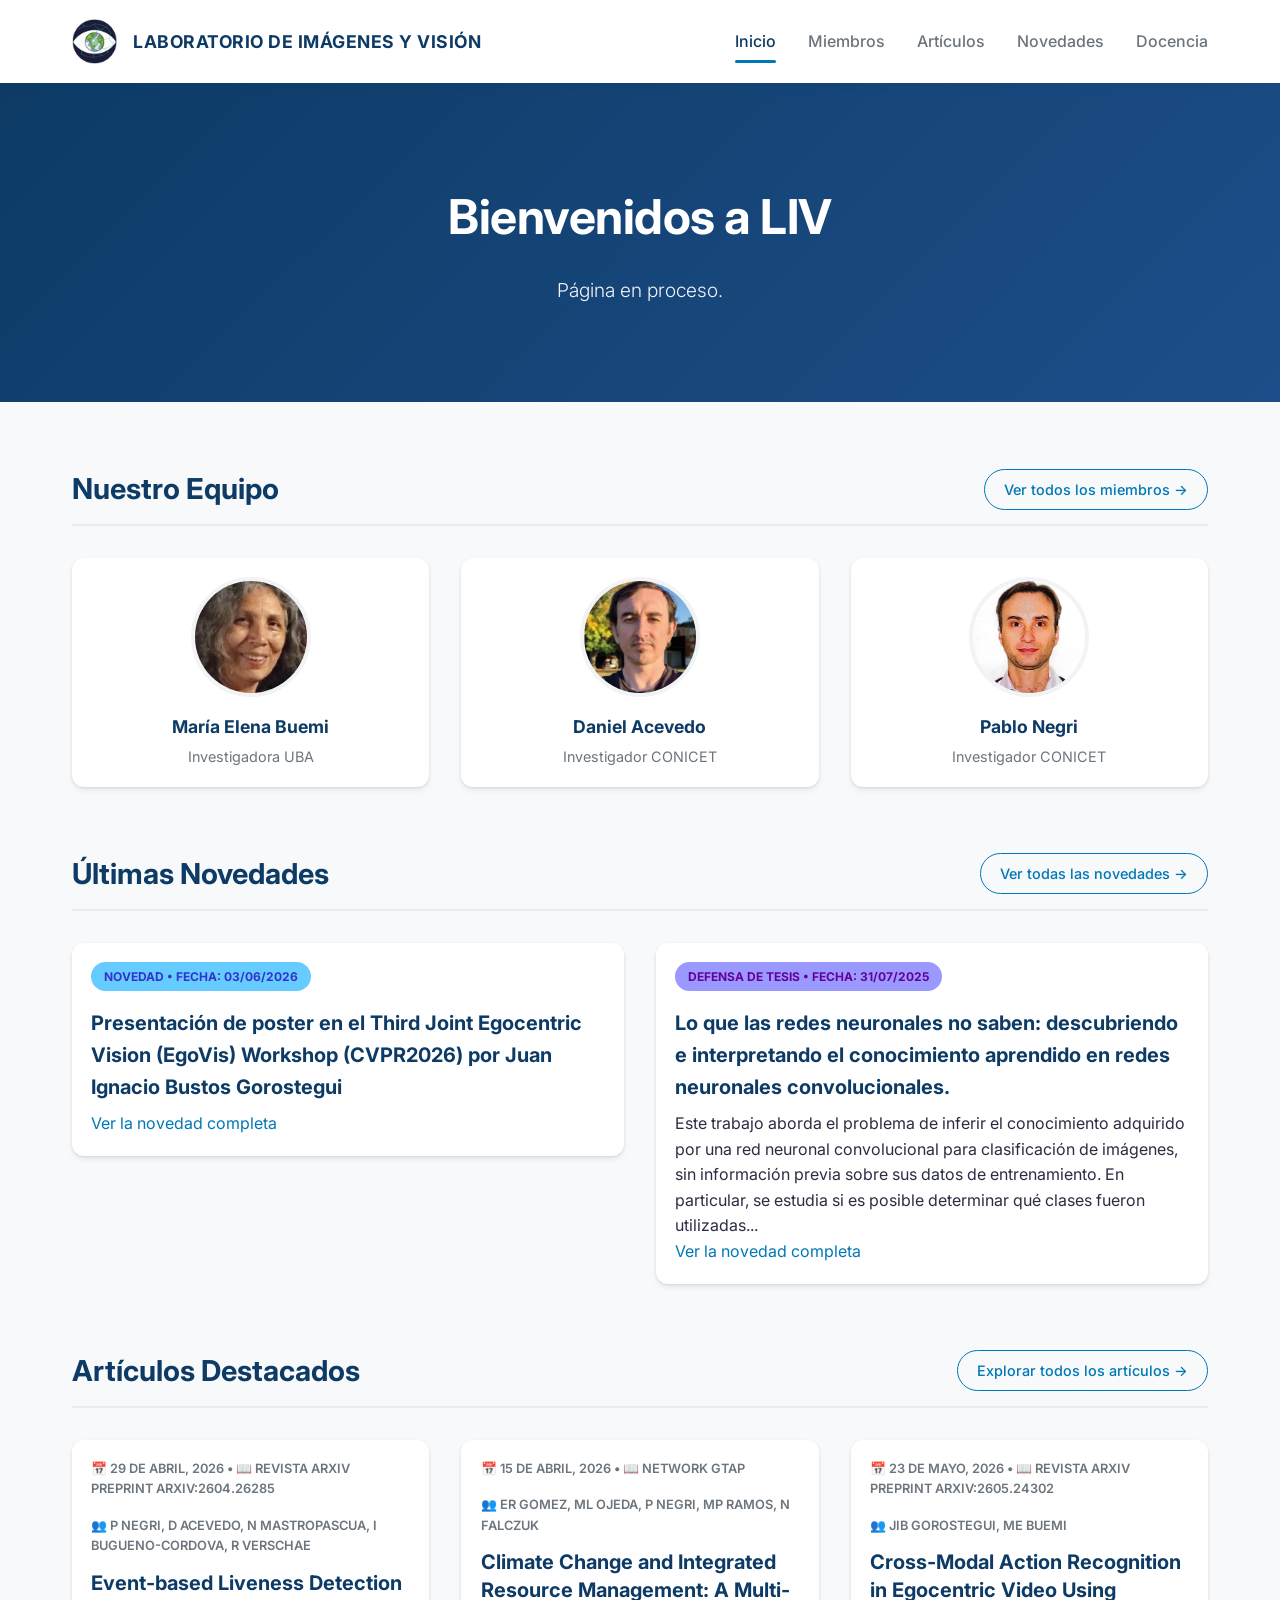
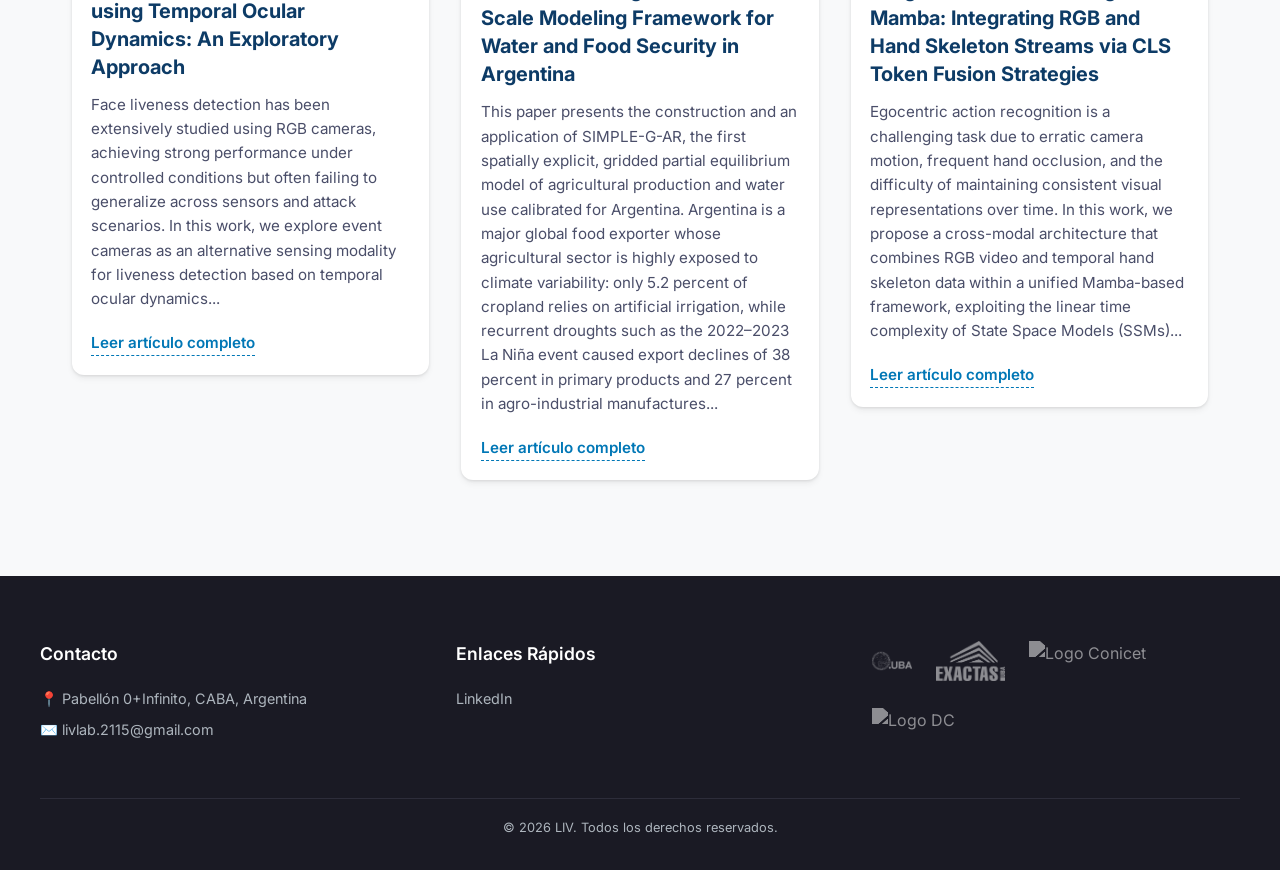
==== index.html @ 20d1fa9e "index.html" ====
<!DOCTYPE html>
<html lang="es">
<head>
    <meta charset="UTF-8">
    <meta name="viewport" content="width=device-width, initial-scale=1.0">
    <title>LIV - Laboratorio de Imágenes y Visión</title>
    <!-- Importación de tipografía profesional desde Google Fonts -->
    <link rel="preconnect" href="https://fonts.googleapis.com">
    <link rel="preconnect" href="https://fonts.gstatic.com" crossorigin>
    <link href="https://fonts.googleapis.com/css2?family=Inter:wght@300;400;500;600;700&display=swap" rel="stylesheet">
    <!-- Vinculación correcta de la hoja de estilos -->
    <link rel="stylesheet" href="style.css">
    <link rel="icon" type="image/png" href="favicon.png">
</head>
<body>

    <!-- Encabezado Único del Sitio -->
    <header>
        <div class="header-container">
            <a href="index.html" class="logo-area">
                <img alt="Logo LIV" src="logo.png" class="logo-img">
                <h1 class="logo-title">LABORATORIO DE IMÁGENES Y VISIÓN</h1>
            </a>
            <nav class="main-nav">
                <ul>
                    <li><a href="index.html" class="active">Inicio</a></li>
                    <li><a href="miembros.html">Miembros</a></li>
                    <li><a href="articulos.html">Artículos</a></li>
                    <li><a href="novedades.html">Novedades</a></li>
                    <li><a href="docencia.html">Docencia</a></li>
                </ul>
            </nav>
        </div>
    </header>

    <!-- Contenido Principal -->
    <main>
        <!-- Sección Hero (Bienvenida) -->
        <section class="hero">
            <div class="hero-content">
                <h2>Bienvenidos a LIV</h2>
                <p>Página en proceso.</p>
            </div>
        </section>

        <!-- Sección: Nuestro Equipo -->
        <section class="container">
            <div class="section-header">
                <h3>Nuestro Equipo</h3>
                <a href="miembros.html" class="btn-secondary">Ver todos los miembros &rarr;</a>
            </div>
            <div class="grid team-grid">
                <div class="card member-card">
                    <div class="member-img-container">
                        <img alt="María Elena Buemi" src="foto1.jpg">
                    </div>
                    <h4>María Elena Buemi</h4>
                    <p class="role">Investigadora UBA</p>
                </div>
                <div class="card member-card">
                    <div class="member-img-container">
                        <img alt="Daniel Acevedo" src="foto2.jpg">
                    </div>
                    <h4>Daniel Acevedo</h4>
                    <p class="role">Investigador CONICET</p>
                </div>
                <div class="card member-card">
                    <div class="member-img-container">
                        <img alt="Pablo Negri" src="foto3.jpg">
                    </div>
                    <h4>Pablo Negri</h4>
                    <p class="role">Investigador CONICET</p>
                </div>
            </div>
        </section>

          <!-- Sección: Últimas Novedades -->
        <section class="container">
            <div class="section-header">
                <h3>Últimas Novedades</h3>
                <a href="novedades.html" class="btn-secondary">Ver todas las novedades &rarr;</a>
            </div>
            <div class="grid news-grid">
                <div class="card news-card">
                    <span class="badge badge-novedad"> Novedad &bull; Fecha: 03/06/2026</span>
                    <h4>Presentación de poster en el Third Joint Egocentric Vision (EgoVis) Workshop (CVPR2026) por Juan Ignacio Bustos Gorostegui</h4>
                    <a href="novedades.html">Ver la novedad completa</a>
                </div>

                <div class="card news-card">
                    <span class="badge badge-defensatesis"> Defensa de Tesis &bull; Fecha: 31/07/2025</span>
                    <h4>Lo que las redes neuronales no saben: descubriendo e interpretando el conocimiento aprendido en redes neuronales convolucionales.</h4>
     <!-- Acá aplicás la clase para limitar las líneas visualmente -->
    <div class="texto-limitado">
        <p>Este trabajo aborda el problema de inferir el conocimiento adquirido por una red neuronal convolucional para clasificación de imágenes, sin información previa sobre sus datos de entrenamiento. En particular, se estudia si es posible determinar qué clases fueron utilizadas...</p>
    </div>
    
    <a href="novedades.html">Ver la novedad completa</a>
</div>
                </div>
            </div>
        </section>

        <!-- Sección: Artículos Destacados -->
        <section class="container">
            <div class="section-header">
                <h3>Artículos Destacados</h3>
                <a href="articulos.html" class="btn-secondary">Explorar todos los artículos &rarr;</a>
            </div>
            <div class="grid articles-grid">
                <div class="card article-card">
                    <span class="article-meta">📅 29 de abril, 2026 &bull; 📖 Revista arXiv preprint arXiv:2604.26285</span>
                    <span class="article-meta" style="display: block; margin-top: 4px;">👥 P Negri, D Acevedo, N Mastropascua, I Bugueno-Cordova, R Verschae</span>
                    <h4>Event-based Liveness Detection using Temporal Ocular Dynamics: An Exploratory Approach</h4>
                    <p>Face liveness detection has been extensively studied using RGB cameras, achieving strong performance under controlled conditions but often failing to generalize across sensors and attack scenarios. In this work, we explore event cameras as an alternative sensing modality for liveness detection based on temporal ocular dynamics...</p>
                    <a href="https://arxiv.org/abs/2604.26285" target="_blank" class="article-link">Leer artículo completo</a>
                </div>

                <div class="card article-card">
                    <span class="article-meta">📅 15 de abril, 2026 &bull; 📖 Network GTAP</span>
                    <span class="article-meta" style="display: block; margin-top: 4px;">👥 ER Gomez, ML Ojeda, P Negri, MP Ramos, N Falczuk</span>
                    <h4>Climate Change and Integrated Resource Management: A Multi-Scale Modeling Framework for Water and Food Security in Argentina</h4>
                    <p>This paper presents the construction and an application of SIMPLE-G-AR, the first spatially explicit, gridded partial equilibrium model of agricultural production and water use calibrated for Argentina. Argentina is a major global food exporter whose agricultural sector is highly exposed to climate variability: only 5.2 percent of cropland relies on artificial irrigation, while recurrent droughts such as the 2022–2023 La Niña event caused export declines of 38 percent in primary products and 27 percent in agro-industrial manufactures...</p>
                    <a href="https://www.gtap.agecon.purdue.edu/resources/res_display.asp?RecordID=7873" target="_blank" class="article-link">Leer artículo completo</a>
                </div>

                <div class="card article-card">
                    <span class="article-meta">📅 23 de mayo, 2026 &bull; 📖 Revista arXiv preprint arXiv:2605.24302</span>
                    <span class="article-meta" style="display: block; margin-top: 4px;">👥 JIB Gorostegui, ME Buemi</span>
                    <h4>Cross-Modal Action Recognition in Egocentric Video Using Mamba: Integrating RGB and Hand Skeleton Streams via CLS Token Fusion Strategies</h4>
                    <p>Egocentric action recognition is a challenging task due to erratic camera motion, frequent hand occlusion, and the difficulty of maintaining consistent visual representations over time. In this work, we propose a cross-modal architecture that combines RGB video and temporal hand skeleton data within a unified Mamba-based framework, exploiting the linear time complexity of State Space Models (SSMs)... </p>
                    <a href="https://arxiv.org/abs/2605.24302" target="_blank" class="article-link">Leer artículo completo</a>
                </div>
            </div>
        </section>

        </section>
    </main>

    <!-- Pie de Página -->
    <footer>
        <div class="footer-container">
            <div class="footer-col">
                <h5>Contacto</h5>
                <p>📍 Pabellón 0+Infinito, CABA, Argentina</p>
                <p>✉️ livlab.2115@gmail.com</p>
            </div>
            
            <div class="footer-col">
                <h5>Enlaces Rápidos</h5>
                <ul class="footer-links">
                    <li><a href="https://linkedin.com/in/laboratorio-de-imágenes-y-visión-413093406" target="_blank">LinkedIn</a></li>
                </ul>
            </div>
            
            <div class="footer-col footer-logos">
                <img alt="Logo UBA" src="logo_uba.png">
                <img alt="Logo Exactas" src="logo_exactas.png">
                <img alt="Logo Conicet" src="logo_conicet.png">
                <img alt="Logo DC" src="logo_dc.png">
            </div>
        </div>
        
        <div class="footer-bottom">
            <p>&copy; 2026 LIV. Todos los derechos reservados.</p>
        </div>
    </footer>

</body>
</html>
---- style.css ----
/* ==========================================================================
   Variables de Diseño (Paleta de Colores Académica y Estilos Globales)
   ========================================================================== */
:root {
    --primary-color: #0d3b66;      /* Azul institucional profundo */
    --secondary-color: #0077b6;    /* Azul brillante para acentos y enlaces */
    --text-color: #2b2d42;         /* Gris carbón para óptima lectura */
    --bg-light: #f8f9fa;           /* Fondo gris claro moderno */
    --bg-white: #ffffff;
    --card-shadow: 0 4px 6px rgba(0, 0, 0, 0.05), 0 1px 3px rgba(0, 0, 0, 0.1);
    --card-shadow-hover: 0 10px 20px rgba(0, 0, 0, 0.08);
    --border-radius: 12px;
    --font-main: 'Inter', sans-serif;
}

/* Reset de márgenes por defecto */
* {
    box-sizing: border-box;
    margin: 0;
    padding: 0;
}

body {
    font-family: var(--font-main);
    color: var(--text-color);
    background-color: var(--bg-light);
    line-height: 1.6;
}

a {
    text-decoration: none;
    color: var(--secondary-color);
    transition: color 0.2s ease;
}

a:hover {
    color: var(--primary-color);
}

ul {
    list-style: none;
}

img {
    max-width: 100%;
    display: block;
}

/* Maquetación de Contenedores (Escritorio) */
.container {
    max-width: 1200px;
    margin: 4rem auto;
    padding: 0 2rem;
}

.grid {
    display: grid; /*[cite: 3] */
    gap: 2rem; /*[cite: 3] */
    align-items: start; /* <- ESTO evita que las tarjetas se estiren en CUALQUIER grilla de la web */
}

.section-header {
    display: flex;
    justify-content: space-between;
    align-items: center;
    margin-bottom: 2rem;
    border-bottom: 2px solid #e9ecef;
    padding-bottom: 0.75rem;
}

.section-header h3 {
    font-size: 1.8rem;
    color: var(--primary-color);
    font-weight: 700;
}

/* Botones Secundarios */
.btn-secondary {
    font-size: 0.9rem;
    font-weight: 500;
    color: var(--secondary-color);
    border: 1px solid var(--secondary-color);
    padding: 0.5rem 1.2rem;
    border-radius: 30px;
    transition: all 0.2s ease;
    white-space: nowrap;
}

.btn-secondary:hover {
    background-color: var(--secondary-color);
    color: var(--bg-white);
}

/* ==========================================================================
   Header y Barra de Navegación
   ========================================================================== */
header {
    background-color: var(--bg-white);
    box-shadow: 0 2px 10px rgba(0,0,0,0.03);
    position: sticky;
    top: 0;
    z-index: 1000;
}

.header-container {
    max-width: 1200px;
    margin: 0 auto;
    padding: 1.2rem 2rem;
    display: flex;
    justify-content: space-between;
    align-items: center;
}

.logo-area {
    display: flex;
    align-items: center;
    gap: 1rem;
}

.logo-img {
    height: 45px;
    width: auto;
}

.logo-title {
    font-weight: 700;
    font-size: 1.1rem;
    color: var(--primary-color);
    letter-spacing: 0.5px;
}

.main-nav ul {
    display: flex;
    gap: 2rem;
}

.main-nav a {
    color: #6c757d;
    font-weight: 500;
    font-size: 1rem;
    padding: 0.5rem 0;
    position: relative;
}

.main-nav a:hover,
.main-nav a.active {
    color: var(--primary-color);
}

.main-nav a.active::after {
    content: '';
    position: absolute;
    bottom: -4px;
    left: 0;
    width: 100%;
    height: 3px;
    background-color: var(--secondary-color);
    border-radius: 2px;
}

/* ==========================================================================
   Sección Hero (Presentación)
   ========================================================================== */
.hero {
    background: linear-gradient(135deg, var(--primary-color) 0%, #1d4e89 100%);
    color: var(--bg-white);
    padding: 6rem 2rem;
    text-align: center;
}

.hero-content {
    max-width: 850px;
    margin: 0 auto;
}

.hero h2 {
    font-size: 3rem;
    margin-bottom: 1.2rem;
    font-weight: 700;
    letter-spacing: -0.5px;
}

.hero p {
    font-size: 1.2rem;
    opacity: 0.95;
    font-weight: 300;
}

/* ==========================================================================
   Estilo de Tarjetas Avanzado (Cards)
   ========================================================================== */
.card {
    background-color: var(--bg-white);
    border-radius: var(--border-radius);
    box-shadow: var(--card-shadow);
    padding: 1.2rem;
    transition: transform 0.3s cubic-bezier(0.165, 0.84, 0.44, 1), box-shadow 0.3s ease;
}

.card:hover {
    transform: translateY(-4px);
    box-shadow: var(--card-shadow-hover);
}

/* Grids por defecto (Escritorio) */
.team-grid { grid-template-columns: repeat(auto-fit, minmax(210px, 1fr)); } /* */
.articles-grid { 
    grid-template-columns: repeat(auto-fit, minmax(320px, 1fr)); /*[cite: 3] */
    align-items: start; /* Añadimos esto */
}
.news-grid { 
    grid-template-columns: repeat(auto-fit, minmax(350px, 1fr)); /*[cite: 3] */
    align-items: start; /* Añadimos esto */
}

.member-card { text-align: center; }
.member-img-container {
    width: 120px;
    height: 120px;
    margin: 0 auto 1rem auto;
    border-radius: 50%;
    overflow: hidden;
    border: 4px solid #f1f3f5;
}
.member-card img { width: 100%; height: 100%; object-fit: cover; }
.member-card h4 { font-size: 1.1rem; color: var(--primary-color); margin-bottom: 0.2rem; }
.member-card .role { font-size: 0.9rem; color: #6c757d; }

.article-card { display: flex; flex-direction: column; }
.article-meta { font-size: 0.8rem; color: #6c757d; margin-bottom: 0.75rem; text-transform: uppercase; font-weight: 600; }
.article-card h4 { font-size: 1.25rem; color: var(--primary-color); margin-bottom: 0.75rem; line-height: 1.4; }
.article-card p { font-size: 0.95rem; color: #4a4e69; margin-bottom: 1.2rem; flex-grow: 1; }
.article-link { font-weight: 600; font-size: 0.95rem; align-self: flex-start; border-bottom: 1px dashed var(--secondary-color); }

.badge { display: inline-block; font-size: 0.75rem; font-weight: 700; padding: 0.3rem 0.8rem; border-radius: 20px; margin-bottom: 1rem; text-transform: uppercase; }
.badge-defensatesis { background-color: #9999ff; color: #660099; }
.badge-novedad { background-color: #66ccff; color: #3333cc; }
.news-card h4 { font-size: 1.25rem; color: var(--primary-color); margin-bottom: 0.5rem; }

/* ==========================================================================
   Footer
   ========================================================================== */
footer {
    background-color: #1a1a24;
    color: #adb5bd;
    padding: 4rem 2rem 2rem 2rem;
    margin-top: 6rem;
}

.footer-container {
    max-width: 1200px;
    margin: 0 auto;
    display: flex;
    justify-content: space-between;
    flex-wrap: wrap;
    gap: 3rem;
}

.footer-col { flex: 1; min-width: 220px; }
.footer-col h5 { color: var(--bg-white); margin-bottom: 1.2rem; font-size: 1.1rem; font-weight: 600; }
.footer-col p, .footer-links li { margin-bottom: 0.5rem; font-size: 0.9rem; }
.footer-links a { color: #adb5bd; }
.footer-links a:hover { color: var(--bg-white); }
.footer-logos { display: flex; align-items: center; gap: 1.5rem; flex-wrap: wrap; }
.footer-logos img { height: 40px; width: auto; filter: brightness(0) invert(1); opacity: 0.5; }
.footer-bottom { max-width: 1200px; margin: 3rem auto 0 auto; padding-top: 1.2rem; border-top: 1px solid #2d2d3a; text-align: center; font-size: 0.8rem; }

/* ==========================================================================
   MÓVIL COMPACTO (Ajustes estrictos para celulares)
   ========================================================================== */
@media (max-width: 768px) {
    /* 1. Reducción de espacios muertos (márgenes y paddings) */
    .container {
        margin: 2rem auto;
        padding: 0 1rem;
    }
    
    .card {
        padding: 1.25rem; /* Tarjetas más compactas */
    }

    /* 2. Menú de navegación móvil limpio y centrado */
    .header-container {
        flex-direction: column;
        gap: 0.8rem;
        padding: 1rem;
    }
    
    .logo-title {
        font-size: 0.95rem;
        text-align: center;
    }

    .main-nav ul {
        gap: 1rem;
        flex-wrap: wrap;
        justify-content: center;
    }

    .main-nav a {
        font-size: 0.9rem;
    }

    /* 3. Hero achicado drásticamente para evitar scroll eterno */
    .hero {
        padding: 2.5rem 1rem;
    }
    
    .hero h2 {
        font-size: 1.8rem;
        margin-bottom: 0.6rem;
    }
    
    .hero p {
        font-size: 0.95rem;
    }

    /* 4. Encabezados de sección compactos */
    .section-header {
        margin-bottom: 1.2rem;
        gap: 0.5rem;
    }
    
    .section-header h3 {
        font-size: 1.3rem;
    }
    
    .btn-secondary {
        font-size: 0.8rem;
        padding: 0.4rem 0.8rem;
    }

    /* 5. Forzar una sola columna perfecta y compacta sin desbordes */
    .team-grid, .articles-grid, .news-grid {
        grid-template-columns: 1fr !important;
        gap: 1rem;
    }

    .member-img-container {
        width: 90px;
        height: 90px;
        margin-bottom: 0.6rem;
    }

    /* 6. Footer adaptable */
    footer {
        padding: 2.5rem 1rem 1.5rem 1rem;
        margin-top: 3rem;
    }
    
    .footer-container {
        gap: 1.5rem;
        flex-direction: column;
    }
    
    .footer-logos {
        gap: 1rem;
    }
    
    .footer-logos img {
        height: 35px;
    }
   .news-card p, .article-card p {
    display: -webkit-box;
    -webkit-line-clamp: 4; /* Muestra un máximo de 4 líneas de texto */
    -webkit-box-orient: vertical;
    overflow: hidden;
}
   /* Estilos específicos para imágenes de pósters dentro de las tarjetas */
.poster-img {
    width: 100%; /* Fuerza a la imagen a usar todo el ancho de la tarjeta */
    height: auto;
    border-radius: 8px; /* Le da bordes apenitas redondeados para que quede prolijo */
    margin-top: 1rem; /* La separa un poco del enlace "Más información" */
    box-shadow: 0 2px 5px rgba(0,0,0,0.1); /* Le da una sombrita sutil */
    transition: transform 0.3s ease; /* Prepara el efecto de movimiento */
}

/* Efecto: la imagen se agranda un poquito al pasarle el mouse */
.poster-img:hover {
    transform: scale(1.03);
    cursor: zoom-in; /* Cambia la flechita del mouse por una lupa */
   
}
   .texto-limitado {
    display: -webkit-box;
    -webkit-line-clamp: 3; /* Número máximo de líneas que querés mostrar */
    -webkit-box-orient: vertical;
    overflow: hidden;
    margin-bottom: 15px; 
}
}
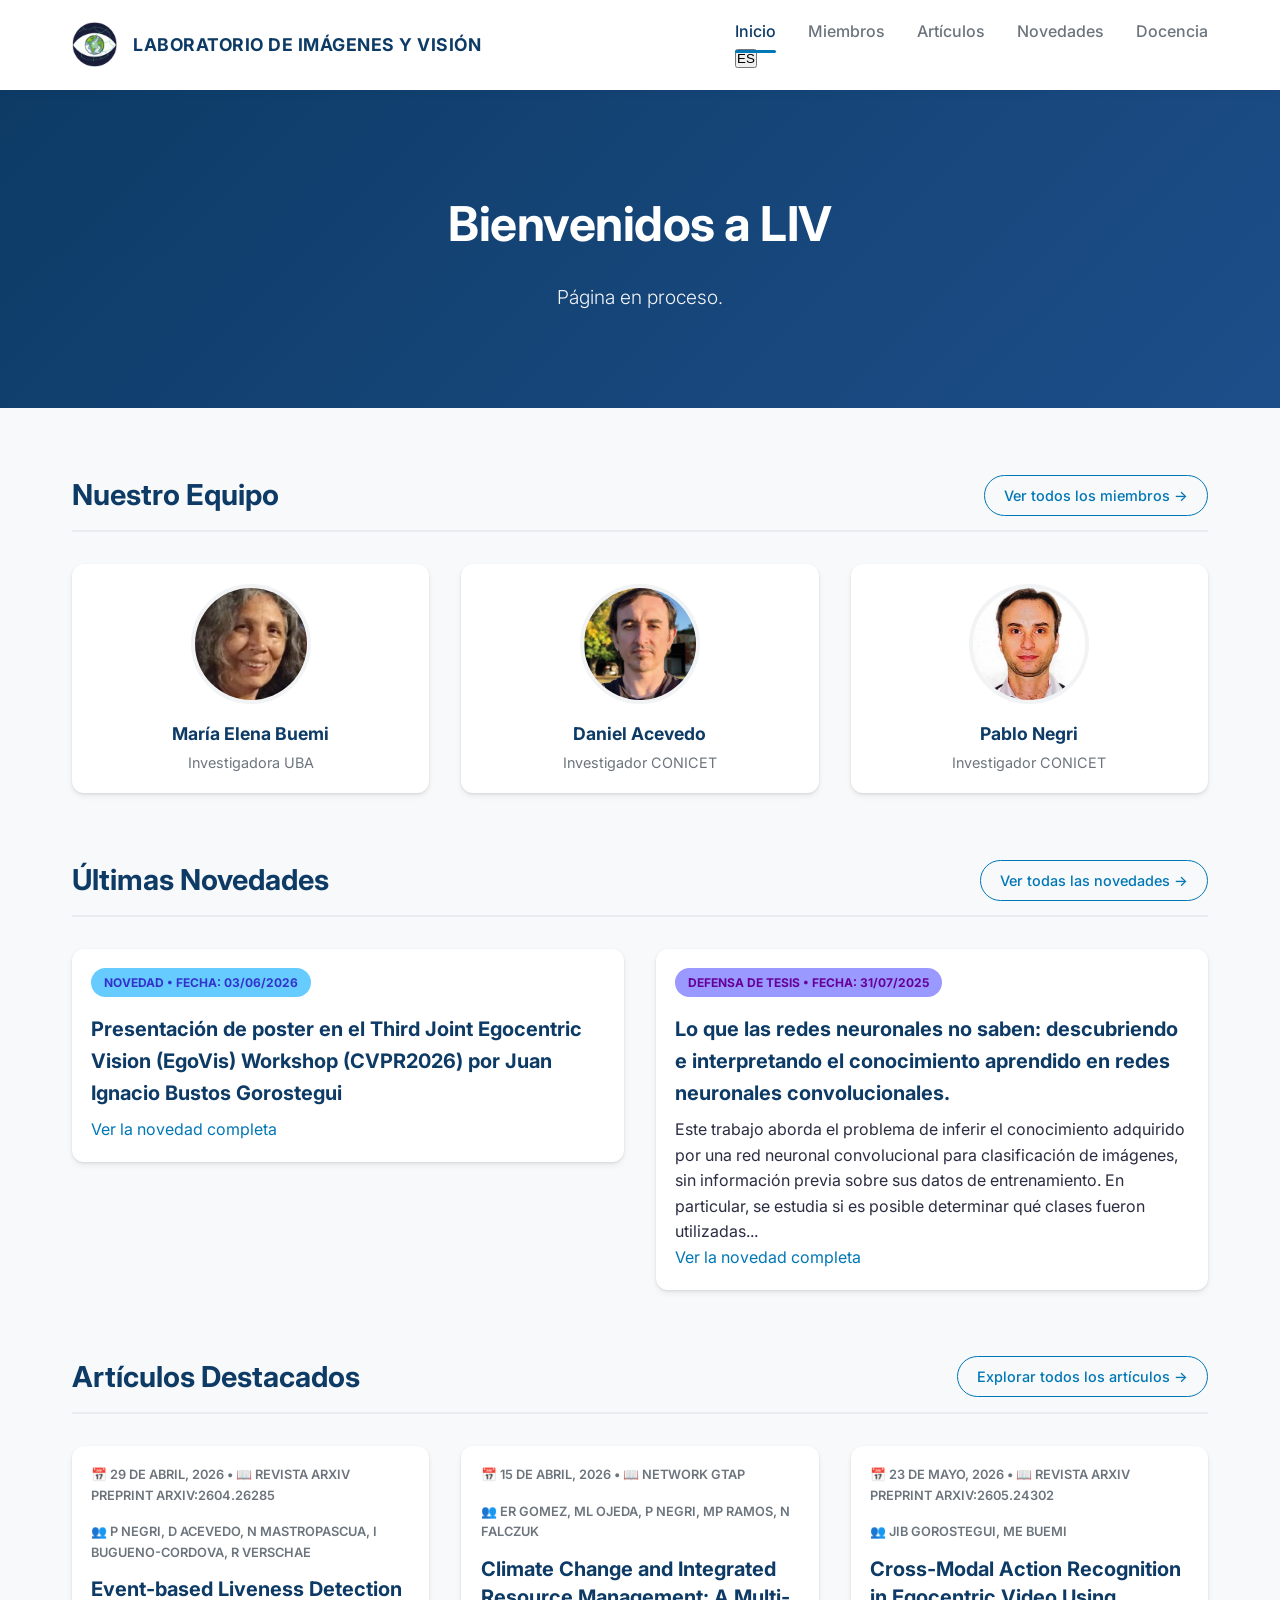
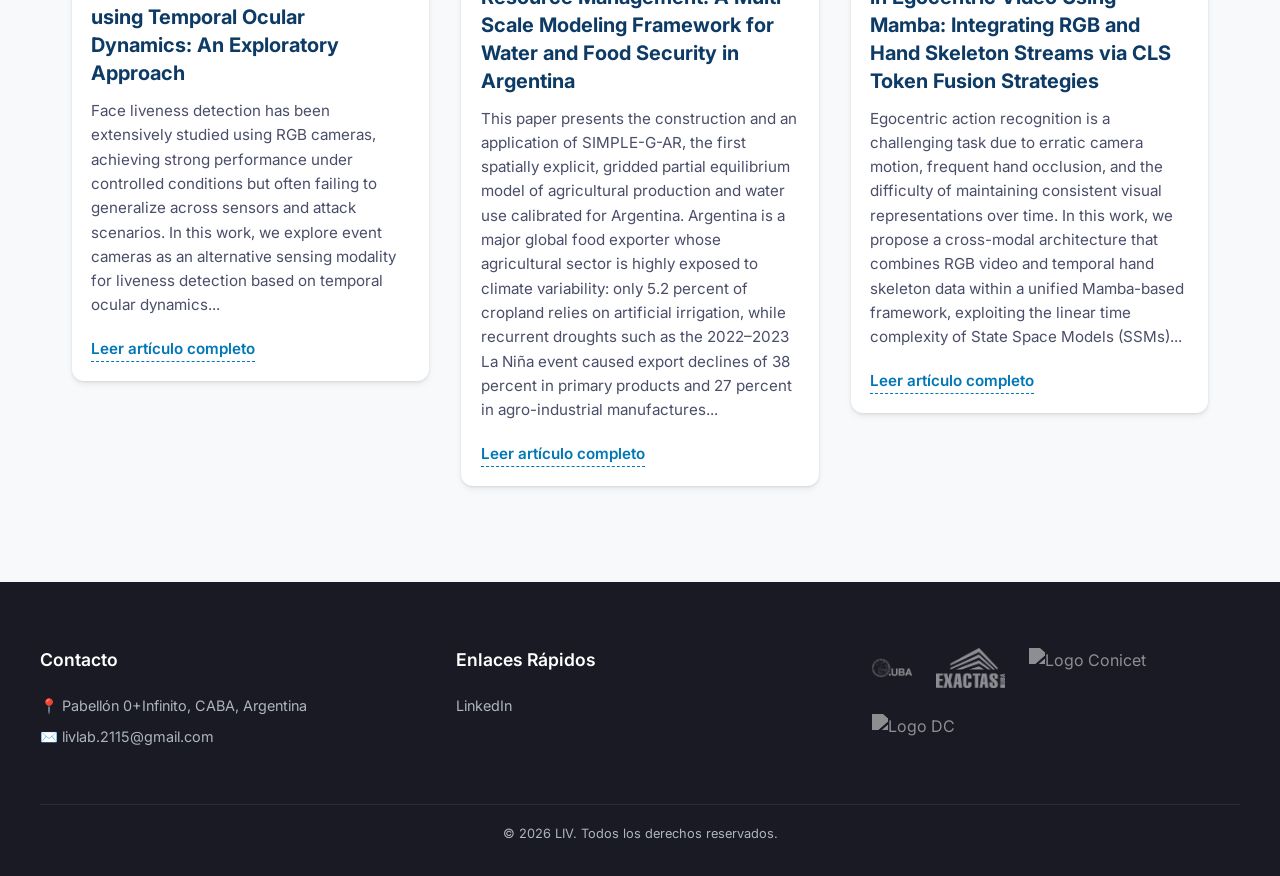
==== commit 207206f7: "index.html" ====
--- a/index.html
+++ b/index.html
@@ -29,6 +29,9 @@
                     <li><a href="novedades.html">Novedades</a></li>
                     <li><a href="docencia.html">Docencia</a></li>
                 </ul>
+
+                <button class="btn-idioma">ES</button>
+                
             </nav>
         </div>
     </header>
--- a/style.css
+++ b/style.css
@@ -389,4 +389,36 @@
     overflow: hidden;
     margin-bottom: 15px; 
 }
-}
+   /* Alinear el contenido del header (si no lo tienes ya configurado así) */
+header > div {
+    display: flex;
+    align-items: center;
+    justify-content: space-between;
+    flex-wrap: wrap; 
+}
+
+/* Estilos para el contenedor del botón de idioma */
+.lang-switch {
+    margin-left: 20px;
+    font-size: 16px;
+    font-family: inherit; /* Hereda la tipografía de tu página */
+}
+
+/* Estilo para el idioma que NO está seleccionado (el enlace) */
+.lang-switch a {
+    text-decoration: none;
+    color: #666666; /* Gris oscuro */
+    transition: color 0.3s ease; /* Efecto suave al pasar el mouse */
+}
+
+/* Efecto al pasar el mouse por encima del idioma inactivo */
+.lang-switch a:hover {
+    color: #0056b3; /* Cambia a este azul (o usa el color principal de tu página) */
+}
+
+/* Estilo para el idioma actual/activo (el texto que no es enlace) */
+.lang-switch span {
+    color: #000000; /* Negro oscuro */
+    font-weight: bold;
+}
+}
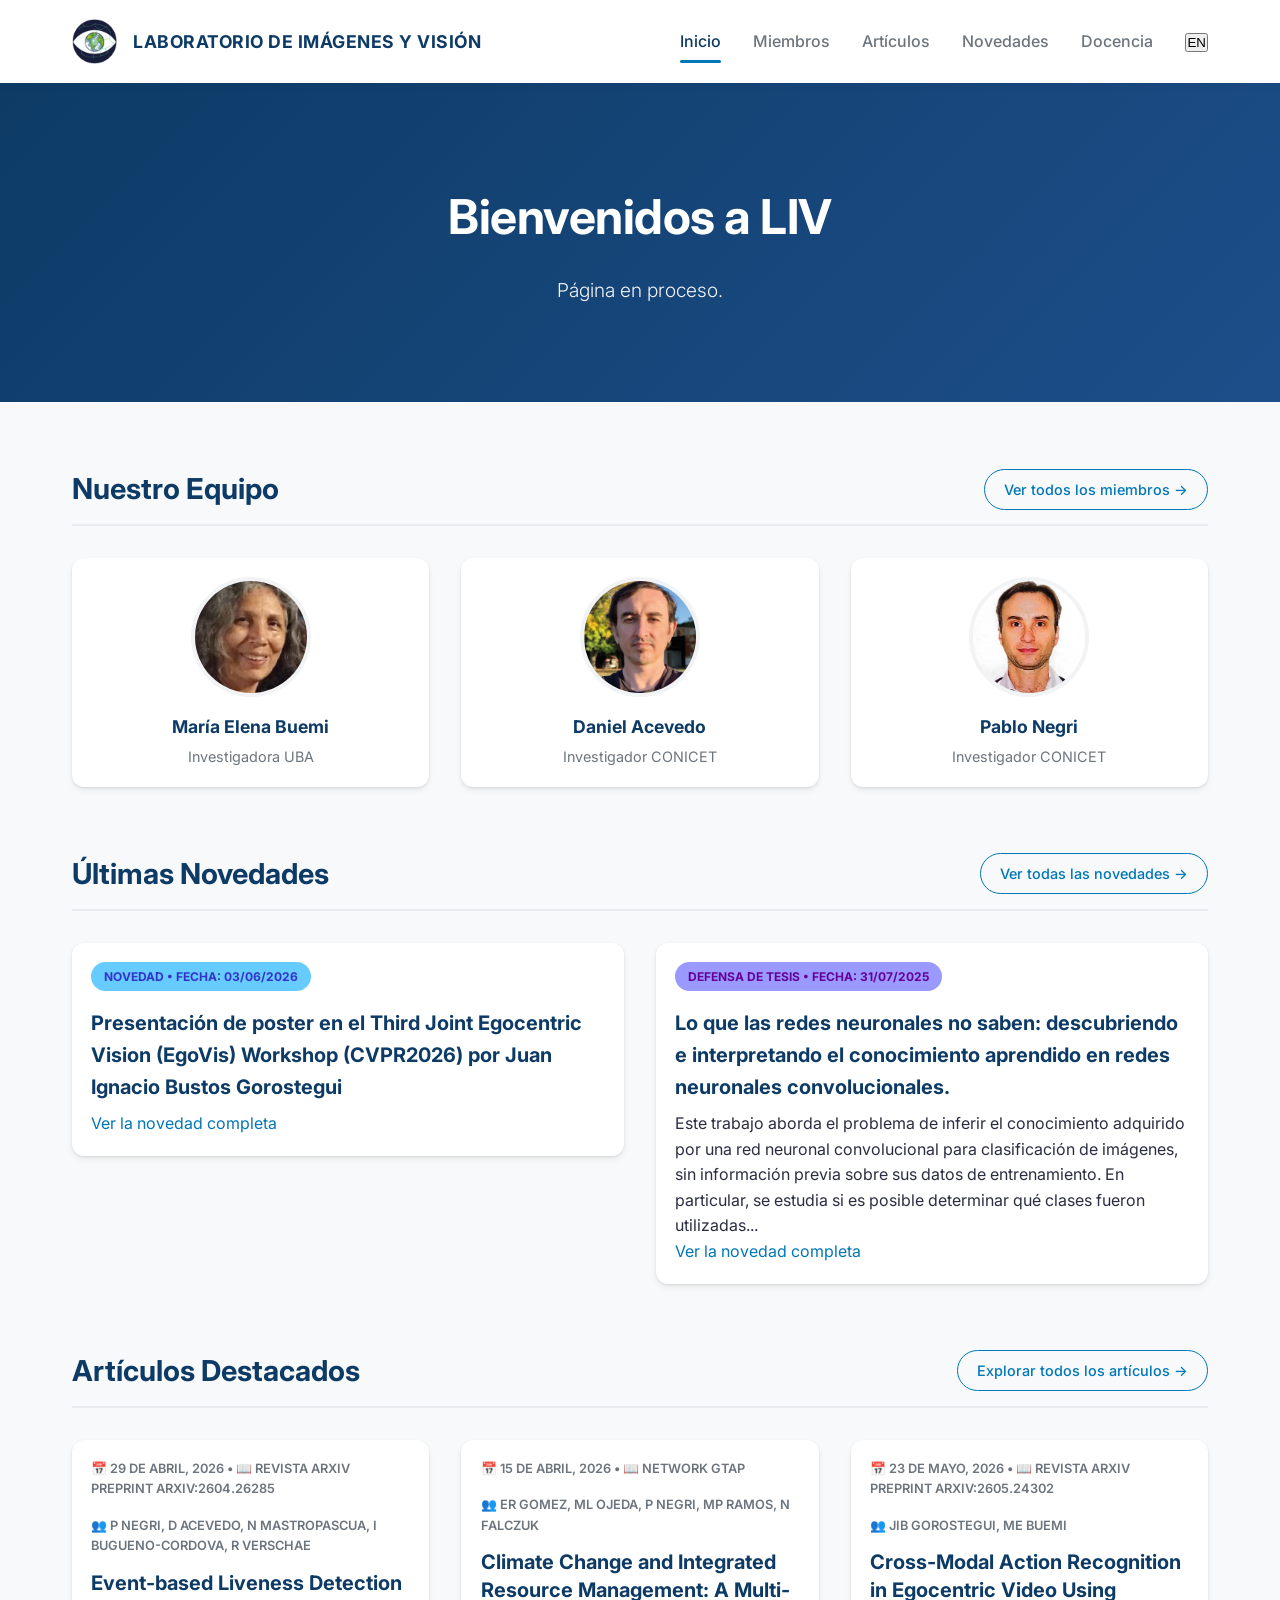
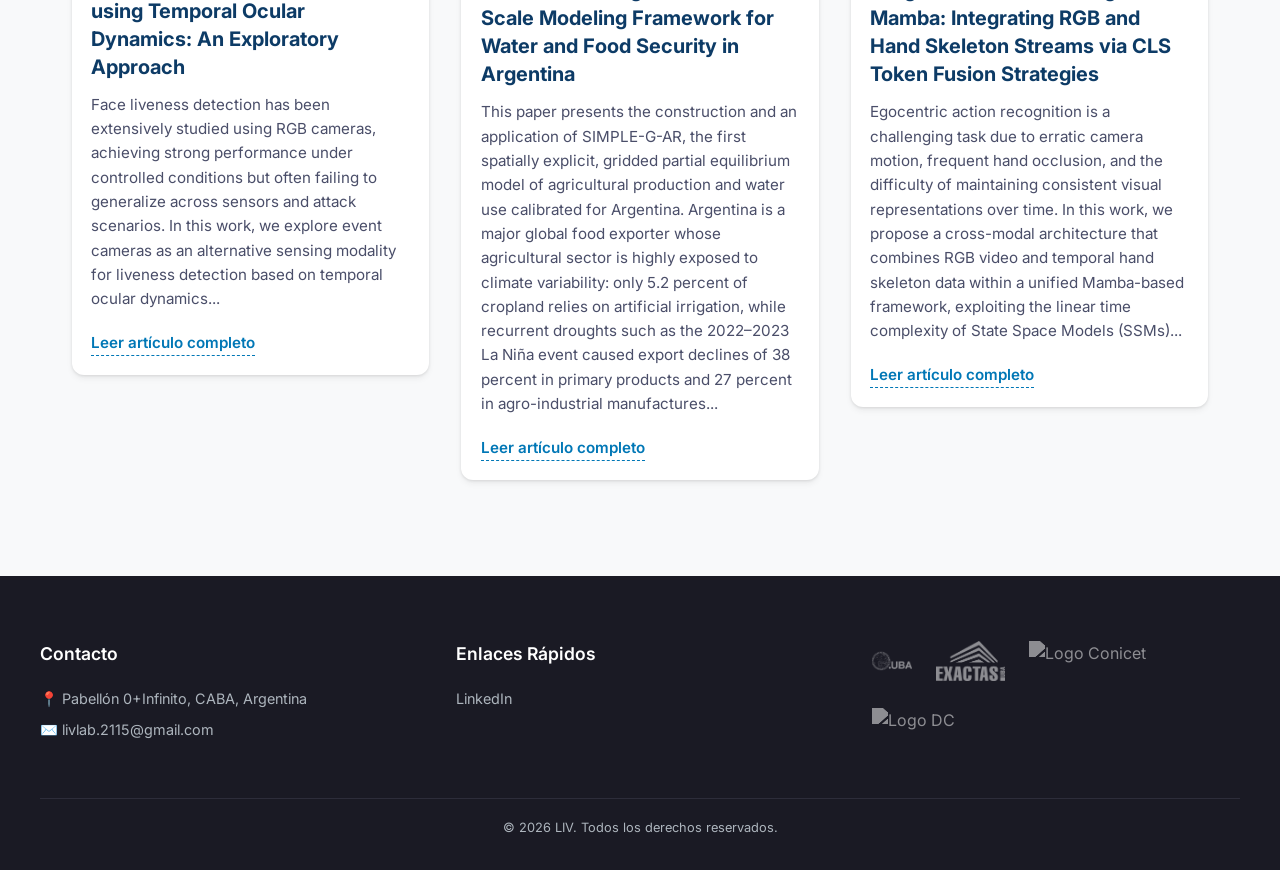
==== commit 5e244476: "index.html" ====
--- a/index.html
+++ b/index.html
@@ -28,10 +28,9 @@
                     <li><a href="articulos.html">Artículos</a></li>
                     <li><a href="novedades.html">Novedades</a></li>
                     <li><a href="docencia.html">Docencia</a></li>
+
+                    <li><button class="btn-idioma">EN</button></li>
                 </ul>
-
-                <button class="btn-idioma">ES</button>
-                
             </nav>
         </div>
     </header>
--- a/style.css
+++ b/style.css
@@ -421,4 +421,24 @@
     color: #000000; /* Negro oscuro */
     font-weight: bold;
 }
-}
+   /* Estilos para el botón de cambio de idioma */
+.btn-idioma {
+    background-color: transparent; /* Quita el fondo gris por defecto */
+    color: #333; /* Asegúrate de que coincida con el color de tus otros enlaces */
+    border: 2px solid #333; /* Un borde sutil para que parezca un botón */
+    padding: 6px 12px;
+    border-radius: 20px; /* Bordes redondeados modernos */
+    font-size: 14px;
+    font-weight: bold;
+    font-family: inherit; /* Usa la misma fuente que el resto de la página */
+    cursor: pointer;
+    margin-left: 20px; /* Lo separa de los otros enlaces del menú */
+    transition: all 0.3s ease; /* Efecto suave al pasar el mouse */
+}
+
+/* Efecto al pasar el cursor por encima */
+.btn-idioma:hover {
+    background-color: #333; 
+    color: #ffffff; /* El texto pasa a blanco */
+}
+}
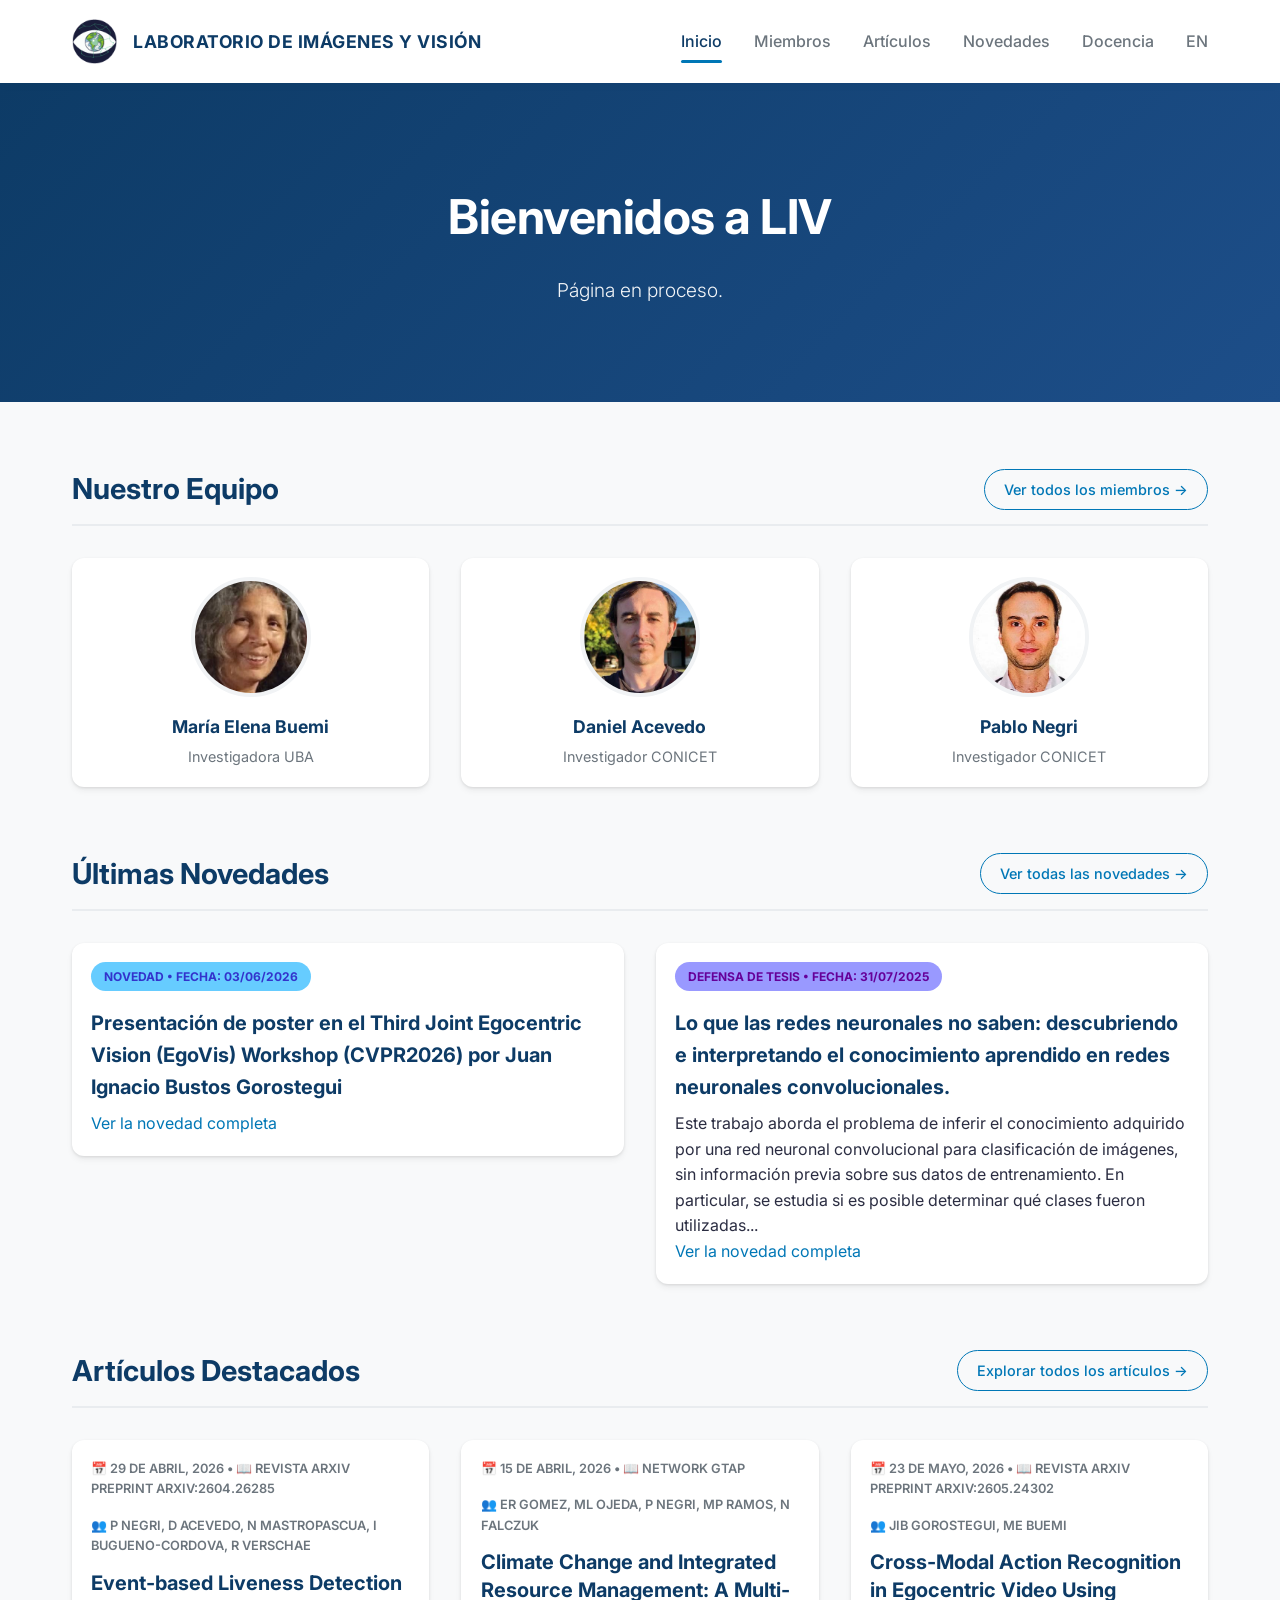
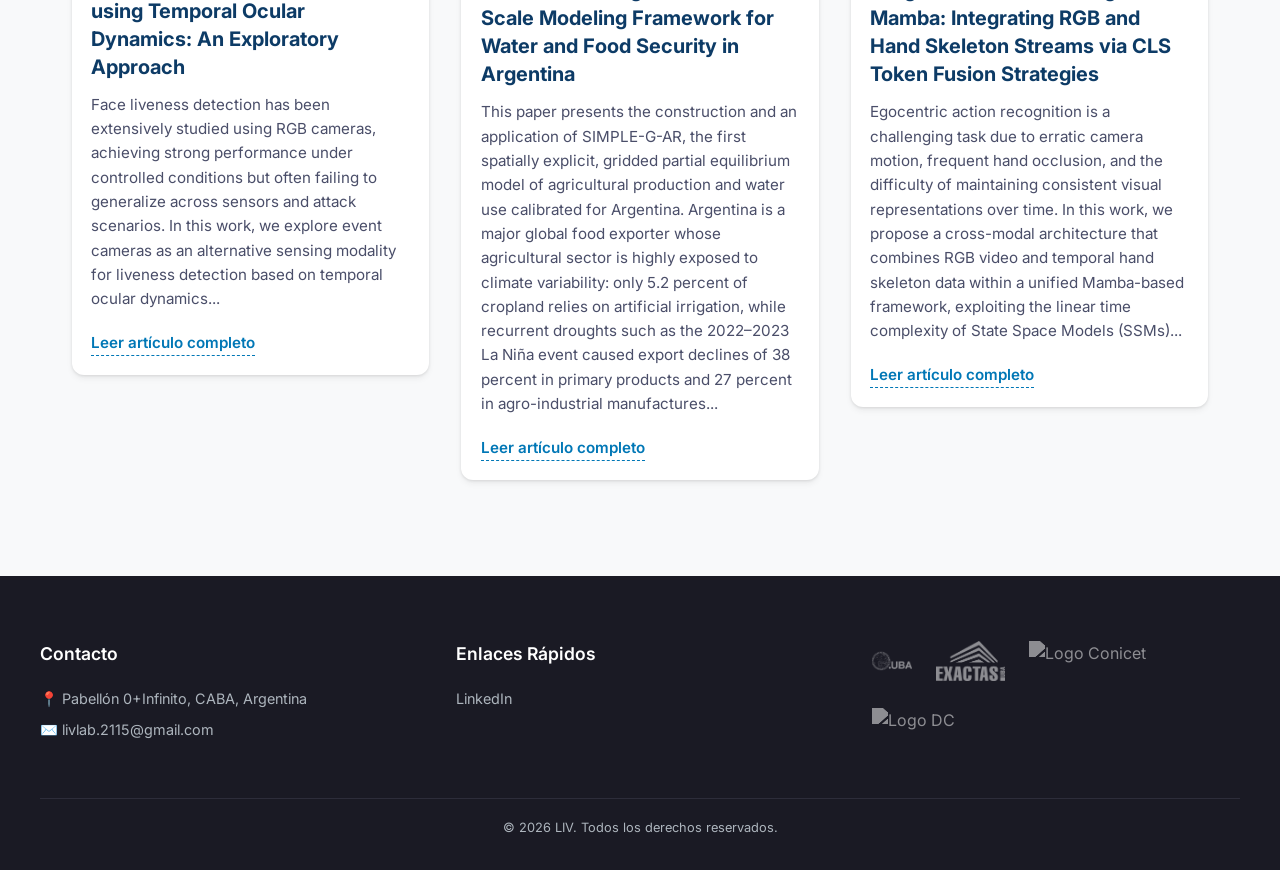
==== commit 6e49c316: "index.html" ====
--- a/index.html
+++ b/index.html
@@ -29,7 +29,7 @@
                     <li><a href="novedades.html">Novedades</a></li>
                     <li><a href="docencia.html">Docencia</a></li>
 
-                    <li><button class="btn-idioma">EN</button></li>
+                 <li><a href="#" class="btn-idioma">EN</a></li>
                 </ul>
             </nav>
         </div>
--- a/style.css
+++ b/style.css
@@ -404,23 +404,6 @@
     font-family: inherit; /* Hereda la tipografía de tu página */
 }
 
-/* Estilo para el idioma que NO está seleccionado (el enlace) */
-.lang-switch a {
-    text-decoration: none;
-    color: #666666; /* Gris oscuro */
-    transition: color 0.3s ease; /* Efecto suave al pasar el mouse */
-}
-
-/* Efecto al pasar el mouse por encima del idioma inactivo */
-.lang-switch a:hover {
-    color: #0056b3; /* Cambia a este azul (o usa el color principal de tu página) */
-}
-
-/* Estilo para el idioma actual/activo (el texto que no es enlace) */
-.lang-switch span {
-    color: #000000; /* Negro oscuro */
-    font-weight: bold;
-}
    /* Estilos para el botón de cambio de idioma */
 .btn-idioma {
     background-color: transparent; /* Quita el fondo gris por defecto */
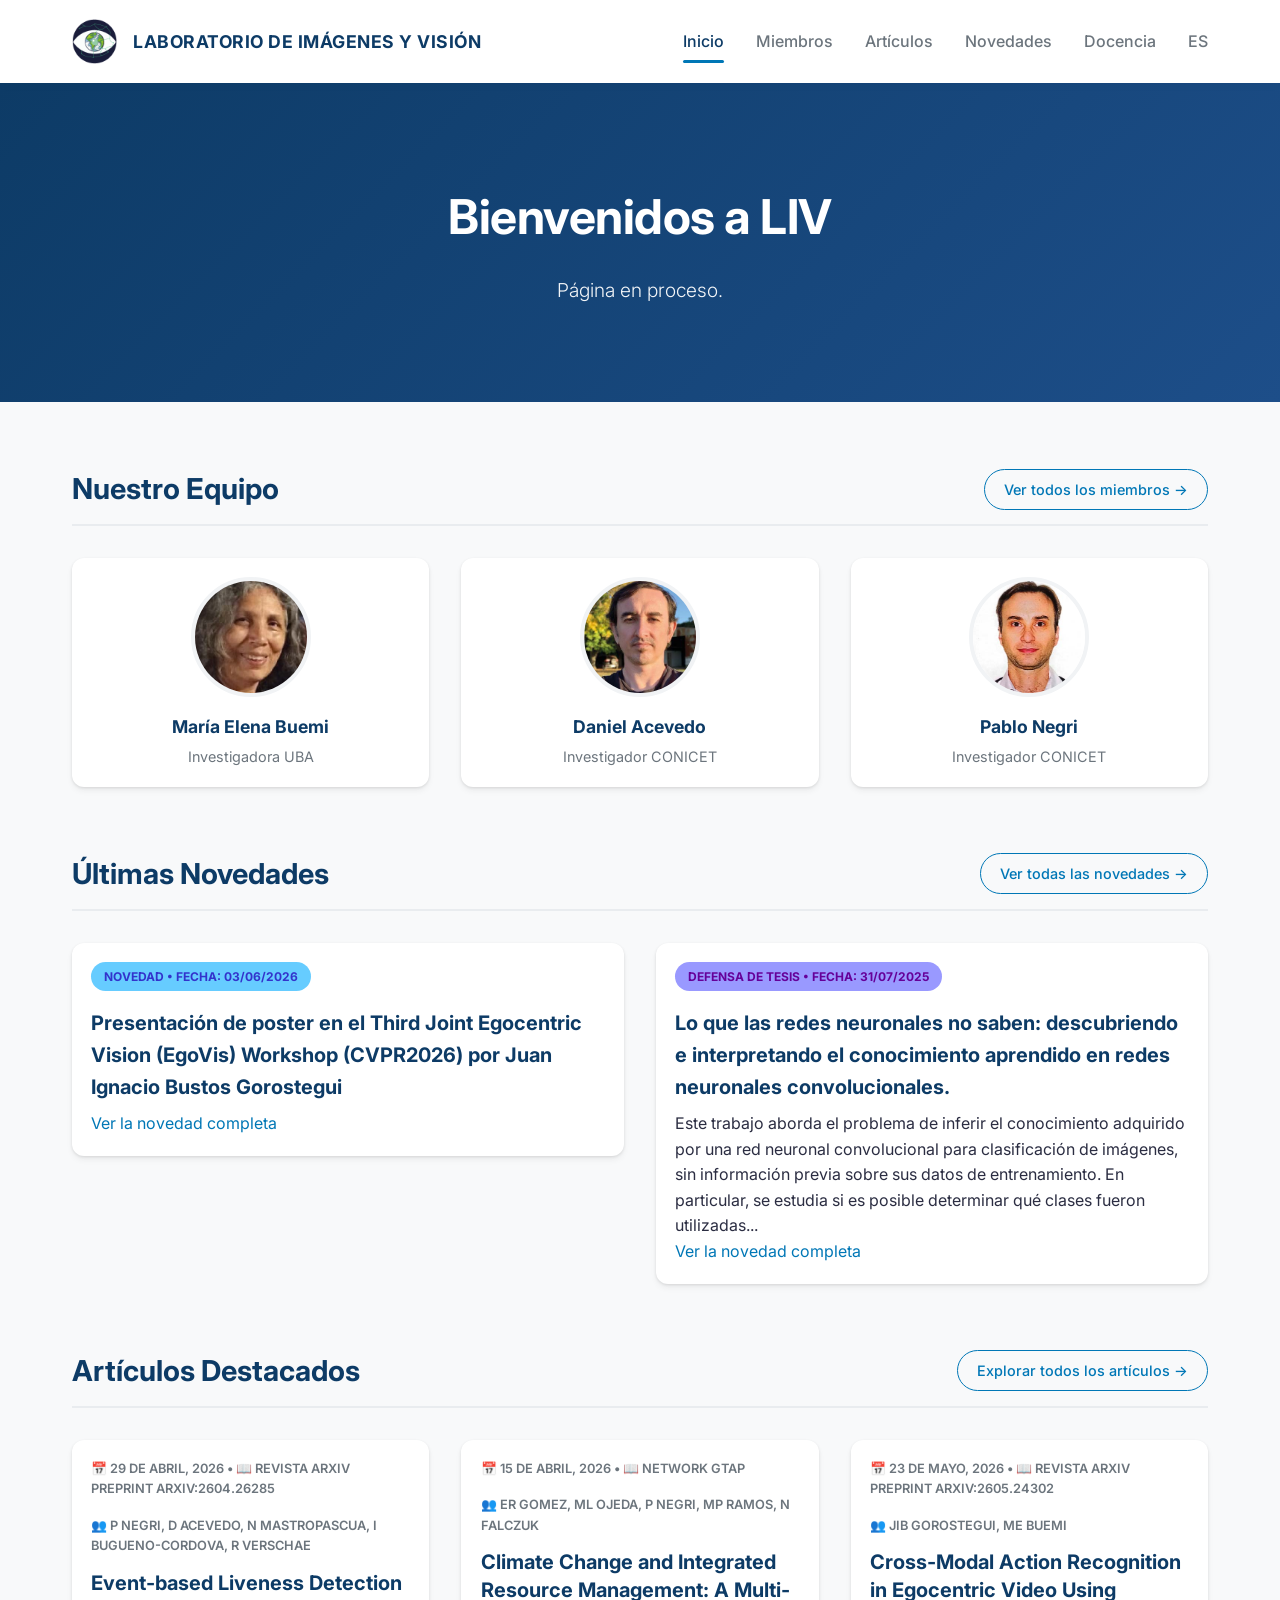
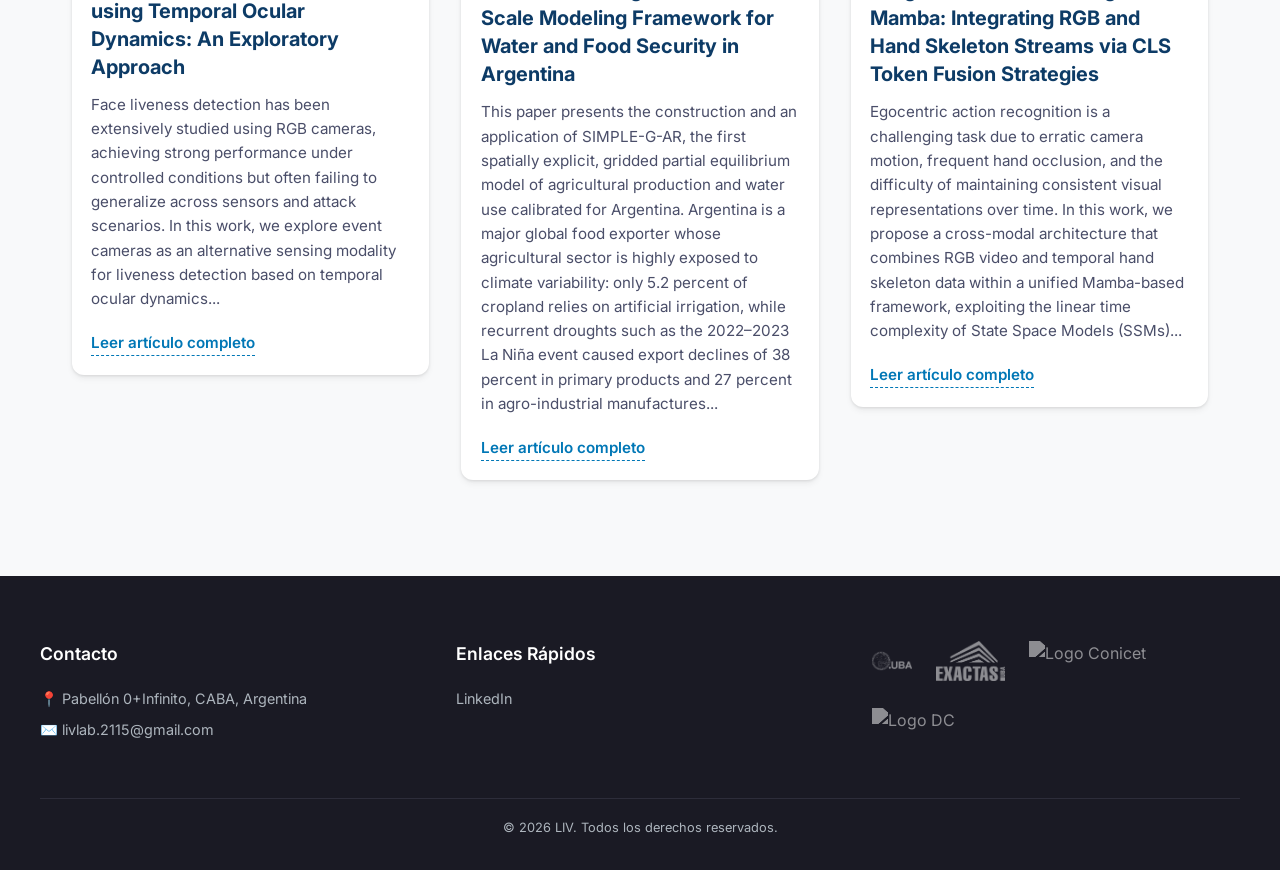
==== commit 5bfb7d6a: "index.html" ====
--- a/index.html
+++ b/index.html
@@ -29,7 +29,7 @@
                     <li><a href="novedades.html">Novedades</a></li>
                     <li><a href="docencia.html">Docencia</a></li>
 
-                 <li><a href="#" class="btn-idioma">EN</a></li>
+                 <li><a href="#" class="btn-idioma">ES</a></li>
                 </ul>
             </nav>
         </div>
--- a/style.css
+++ b/style.css
@@ -424,4 +424,18 @@
     background-color: #333; 
     color: #ffffff; /* El texto pasa a blanco */
 }
-}
+   /* Estilo para el enlace de idioma con apariencia de botón */
+.btn-idioma {
+    border: 1px solid #333;
+    padding: 4px 10px;
+    border-radius: 4px;
+    font-weight: bold;
+    text-decoration: none;
+    transition: all 0.2s ease;
+}
+
+.btn-idioma:hover {
+    background-color: #333;
+    color: #fff !important; /* Fuerza el cambio de color al pasar el cursor */
+}
+}
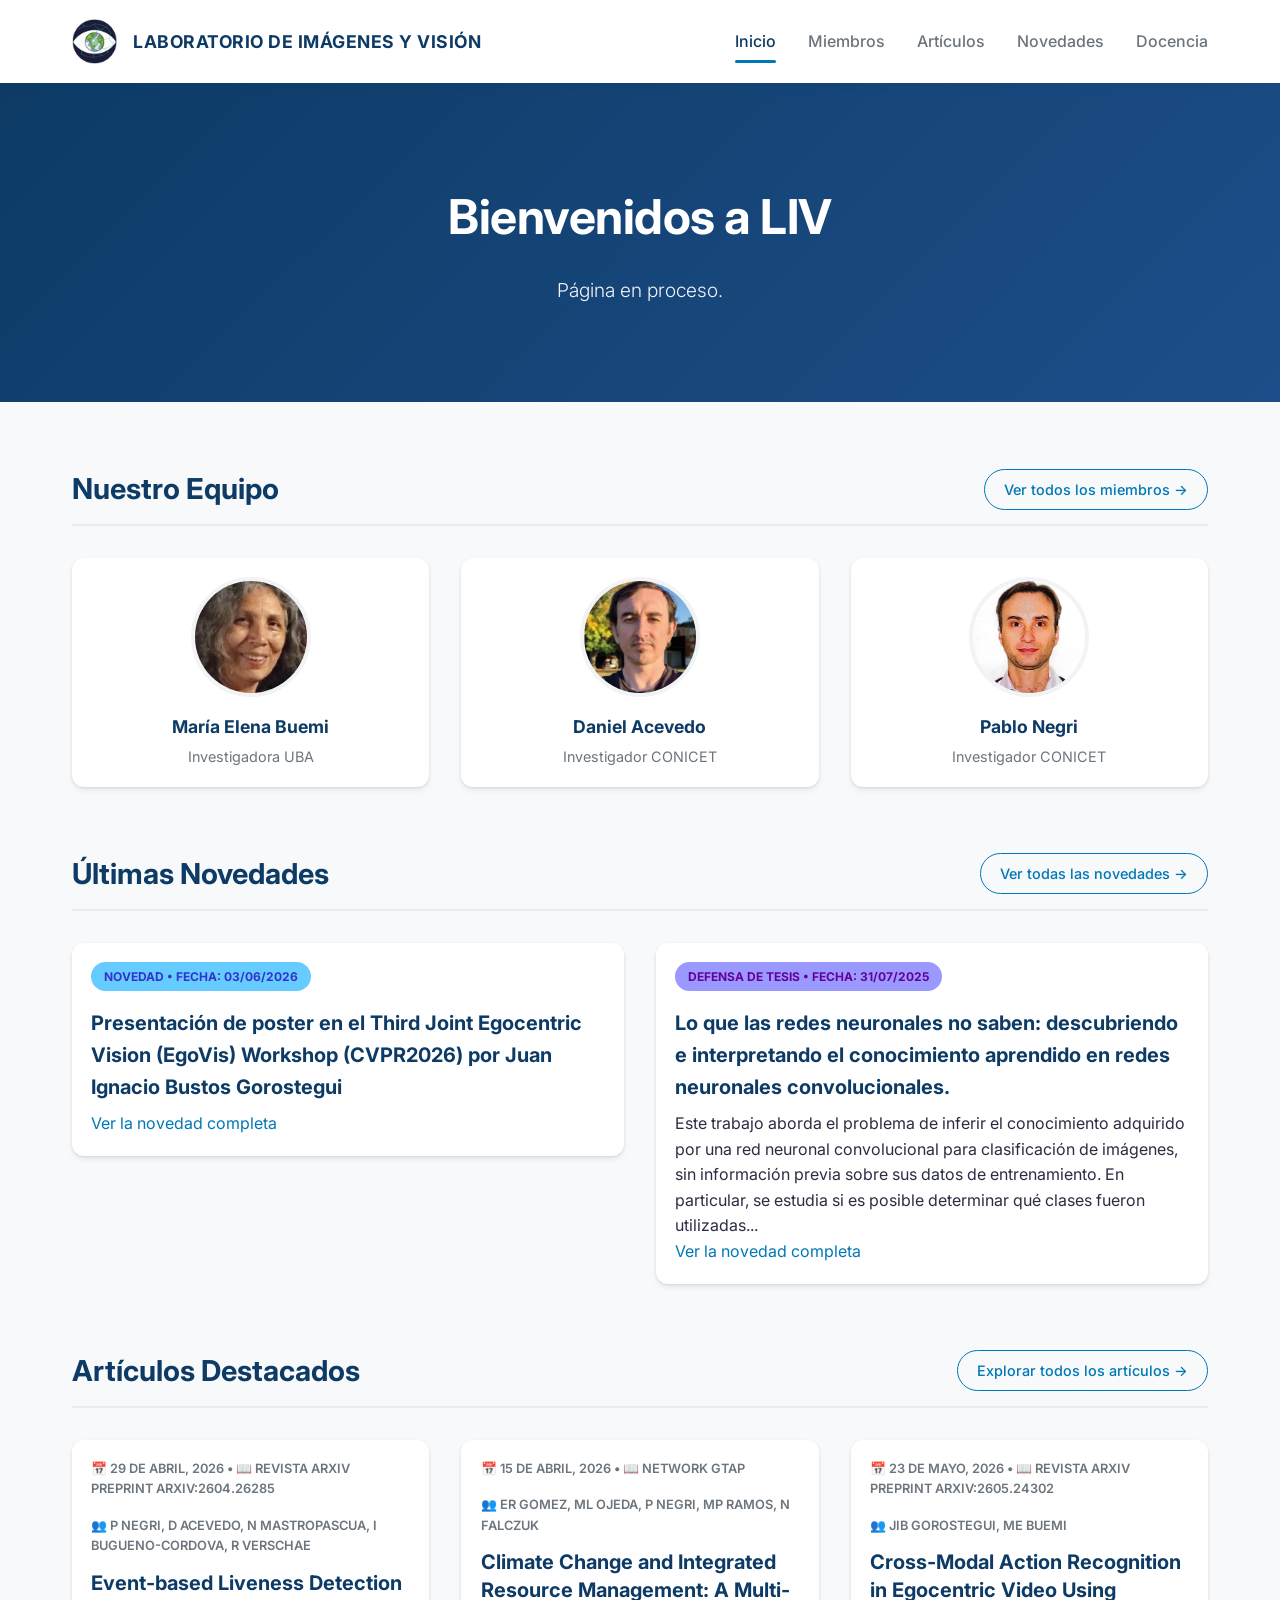
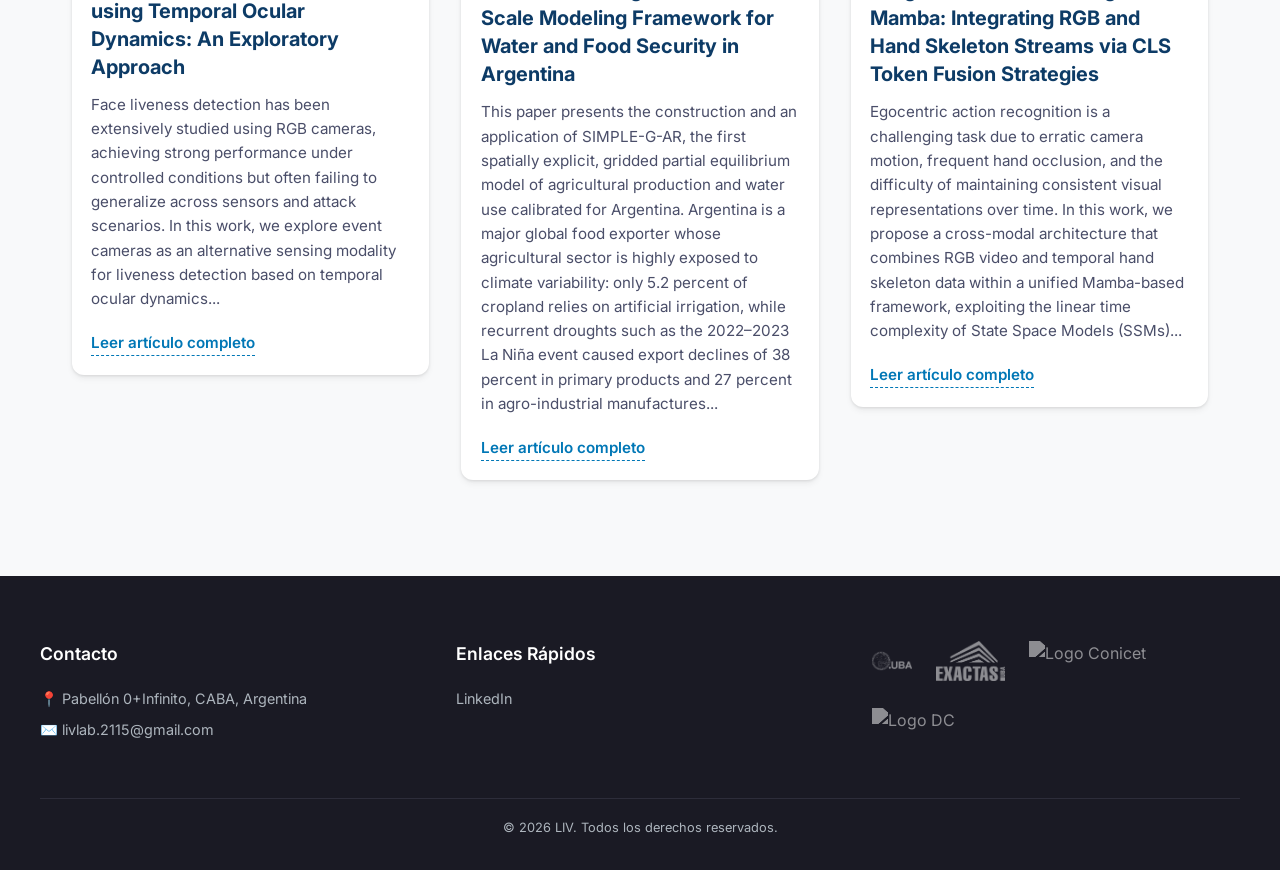
==== commit fb396532: "index.html" ====
--- a/index.html
+++ b/index.html
@@ -29,7 +29,6 @@
                     <li><a href="novedades.html">Novedades</a></li>
                     <li><a href="docencia.html">Docencia</a></li>
 
-                 <li><a href="#" class="btn-idioma">ES</a></li>
                 </ul>
             </nav>
         </div>
--- a/style.css
+++ b/style.css
@@ -397,45 +397,4 @@
     flex-wrap: wrap; 
 }
 
-/* Estilos para el contenedor del botón de idioma */
-.lang-switch {
-    margin-left: 20px;
-    font-size: 16px;
-    font-family: inherit; /* Hereda la tipografía de tu página */
-}
-
-   /* Estilos para el botón de cambio de idioma */
-.btn-idioma {
-    background-color: transparent; /* Quita el fondo gris por defecto */
-    color: #333; /* Asegúrate de que coincida con el color de tus otros enlaces */
-    border: 2px solid #333; /* Un borde sutil para que parezca un botón */
-    padding: 6px 12px;
-    border-radius: 20px; /* Bordes redondeados modernos */
-    font-size: 14px;
-    font-weight: bold;
-    font-family: inherit; /* Usa la misma fuente que el resto de la página */
-    cursor: pointer;
-    margin-left: 20px; /* Lo separa de los otros enlaces del menú */
-    transition: all 0.3s ease; /* Efecto suave al pasar el mouse */
-}
-
-/* Efecto al pasar el cursor por encima */
-.btn-idioma:hover {
-    background-color: #333; 
-    color: #ffffff; /* El texto pasa a blanco */
-}
-   /* Estilo para el enlace de idioma con apariencia de botón */
-.btn-idioma {
-    border: 1px solid #333;
-    padding: 4px 10px;
-    border-radius: 4px;
-    font-weight: bold;
-    text-decoration: none;
-    transition: all 0.2s ease;
-}
-
-.btn-idioma:hover {
-    background-color: #333;
-    color: #fff !important; /* Fuerza el cambio de color al pasar el cursor */
-}
-}
+}
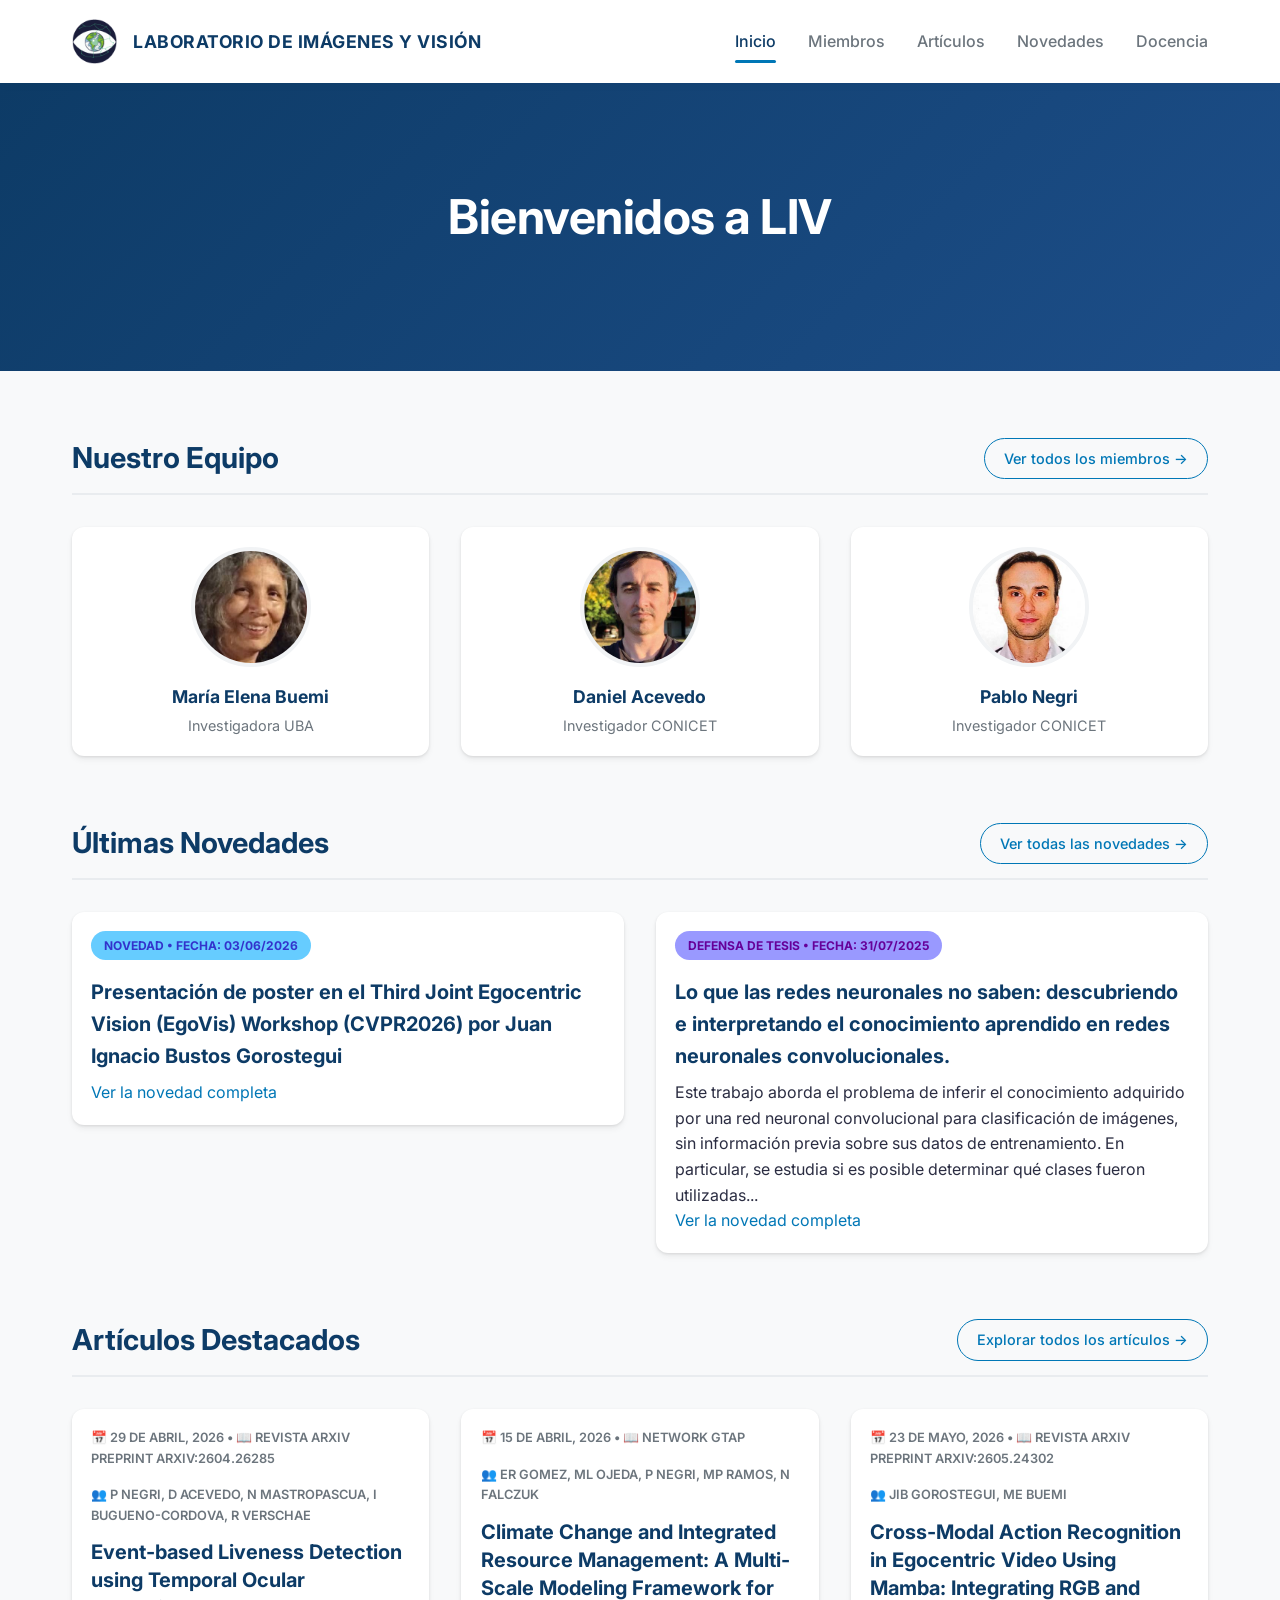
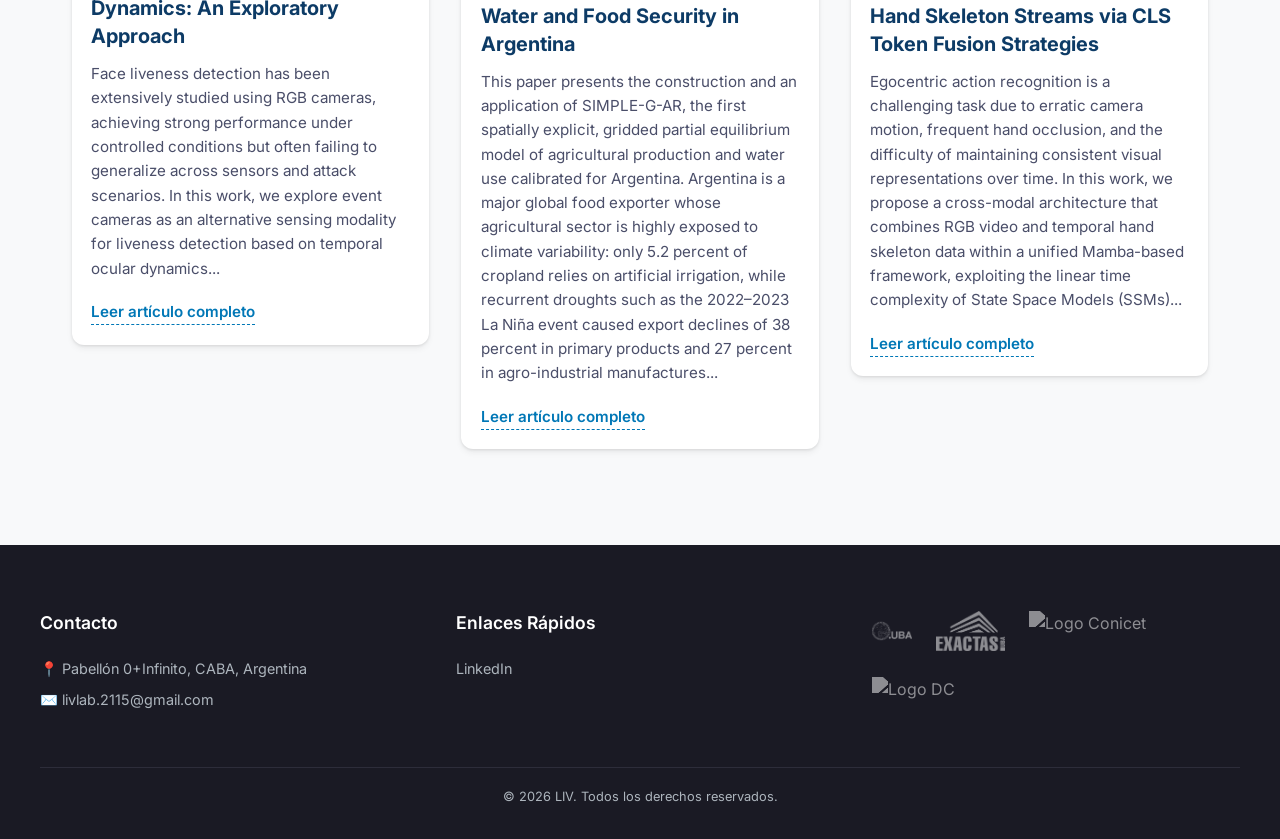
==== commit 15f7bedf: "index.html" ====
--- a/index.html
+++ b/index.html
@@ -40,7 +40,6 @@
         <section class="hero">
             <div class="hero-content">
                 <h2>Bienvenidos a LIV</h2>
-                <p>Página en proceso.</p>
             </div>
         </section>
 
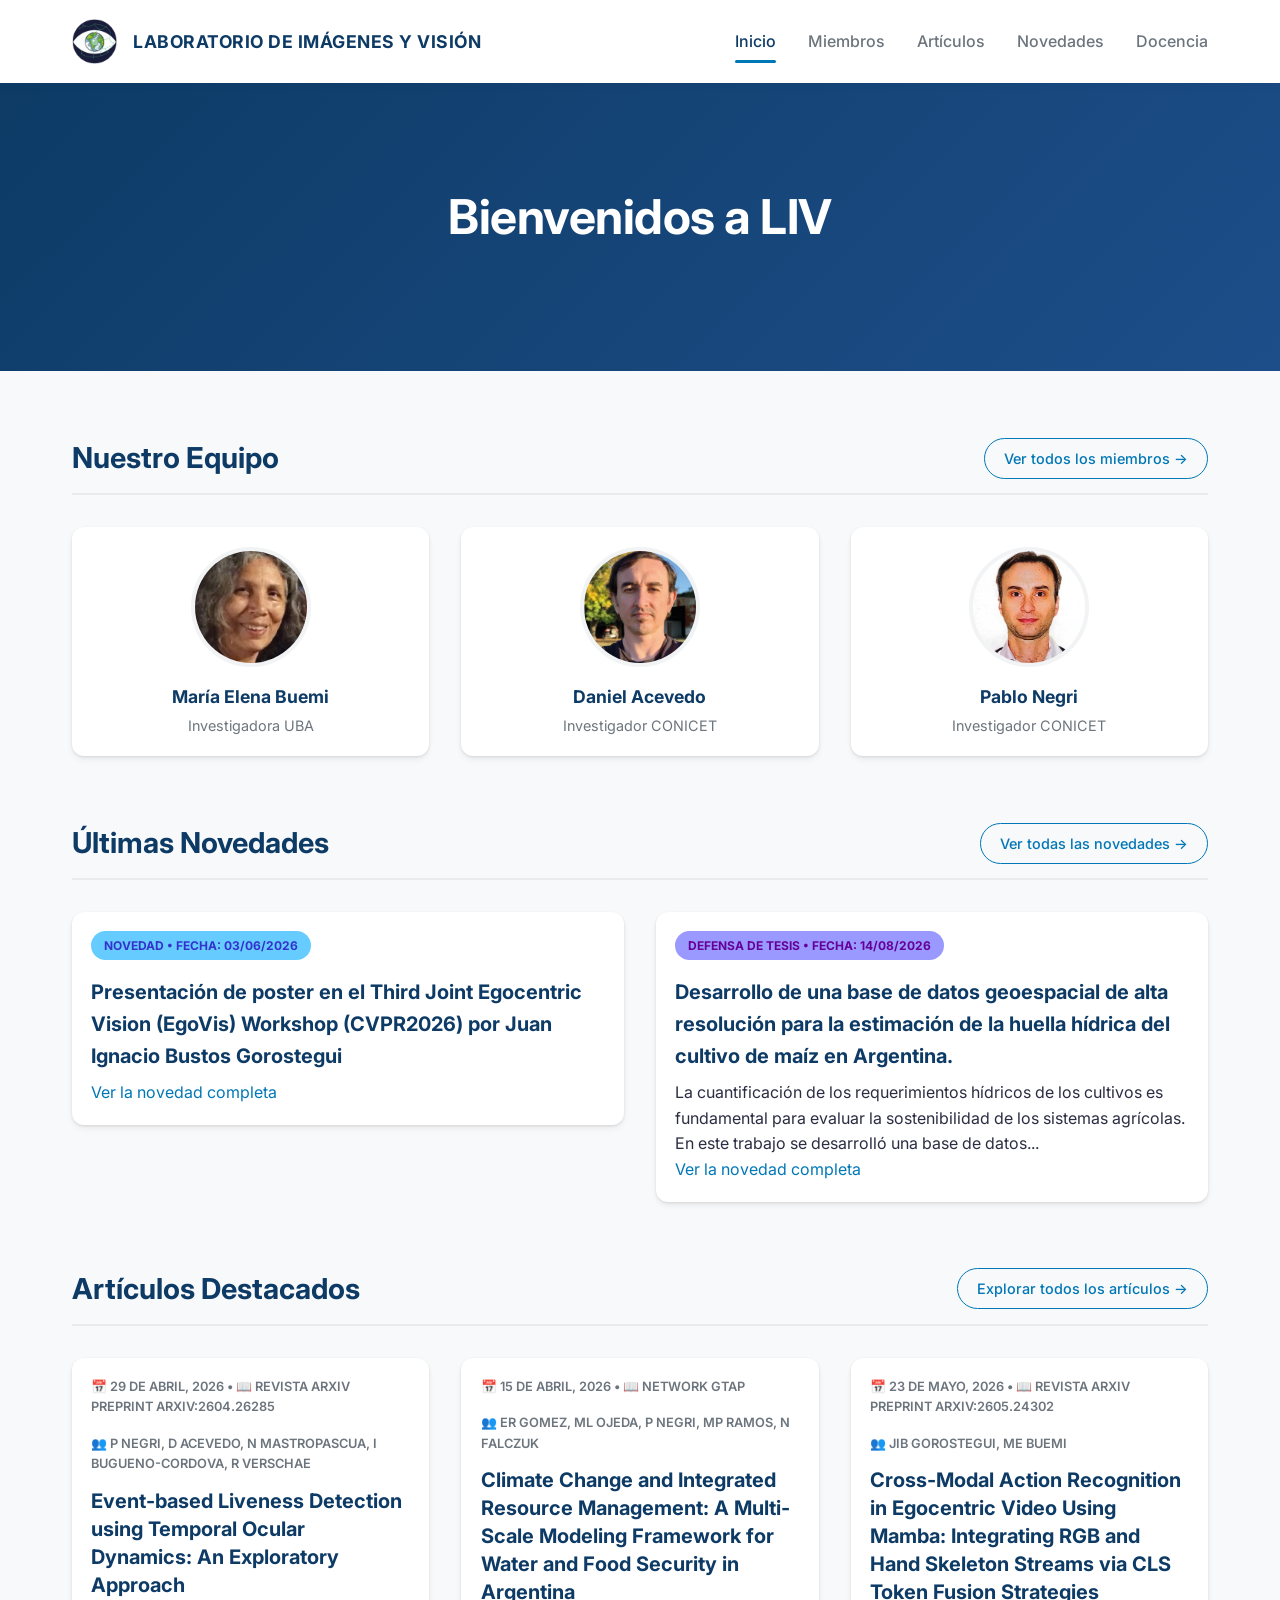
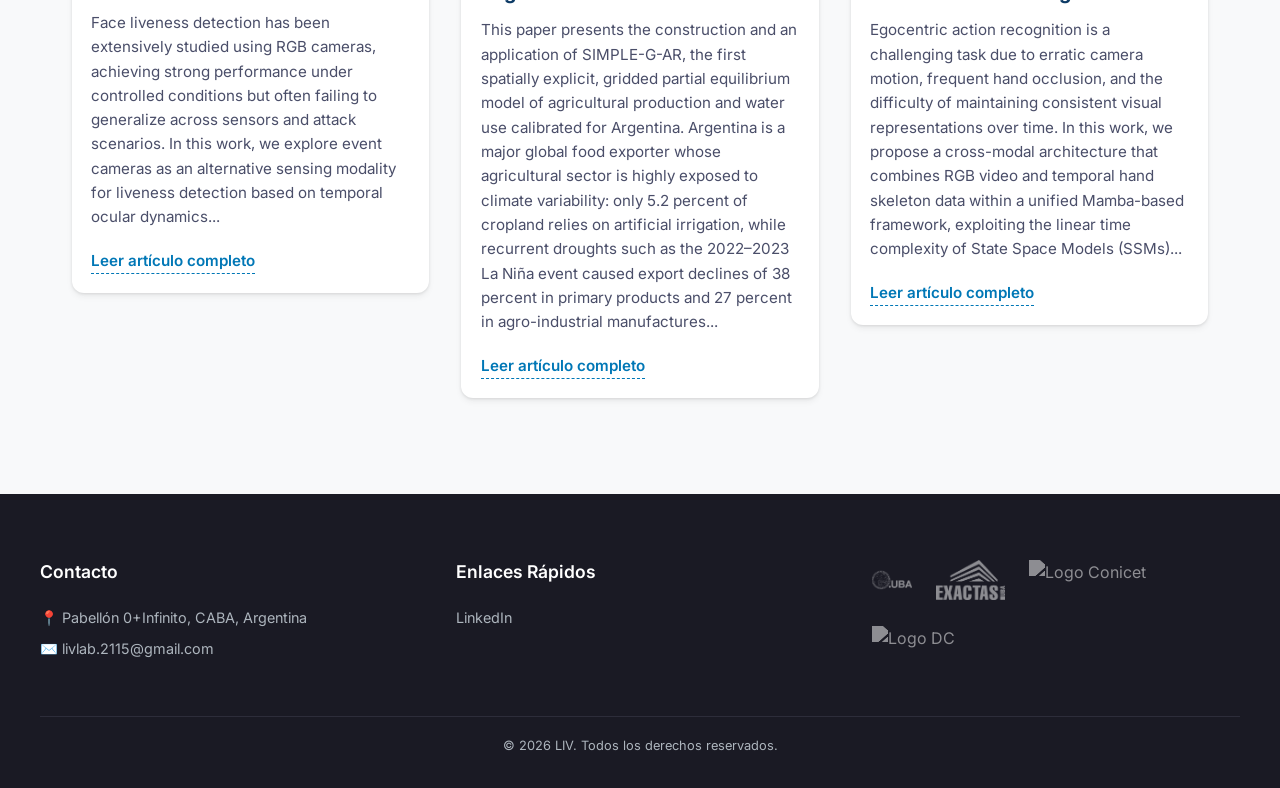
==== commit fe20ac11: "index.html" ====
--- a/index.html
+++ b/index.html
@@ -88,11 +88,11 @@
                 </div>
 
                 <div class="card news-card">
-                    <span class="badge badge-defensatesis"> Defensa de Tesis &bull; Fecha: 31/07/2025</span>
-                    <h4>Lo que las redes neuronales no saben: descubriendo e interpretando el conocimiento aprendido en redes neuronales convolucionales.</h4>
+                    <span class="badge badge-defensatesis"> Defensa de Tesis &bull; Fecha: 14/08/2026</span>
+                    <h4>Desarrollo de una base de datos geoespacial de alta resolución para la estimación de la huella hídrica del cultivo de maíz en Argentina.</h4>
      <!-- Acá aplicás la clase para limitar las líneas visualmente -->
     <div class="texto-limitado">
-        <p>Este trabajo aborda el problema de inferir el conocimiento adquirido por una red neuronal convolucional para clasificación de imágenes, sin información previa sobre sus datos de entrenamiento. En particular, se estudia si es posible determinar qué clases fueron utilizadas...</p>
+        <p>La cuantificación de los requerimientos hídricos de los cultivos es fundamental para evaluar la sostenibilidad de los sistemas agrícolas. En este trabajo se desarrolló una base de datos...</p>
     </div>
     
     <a href="novedades.html">Ver la novedad completa</a>
